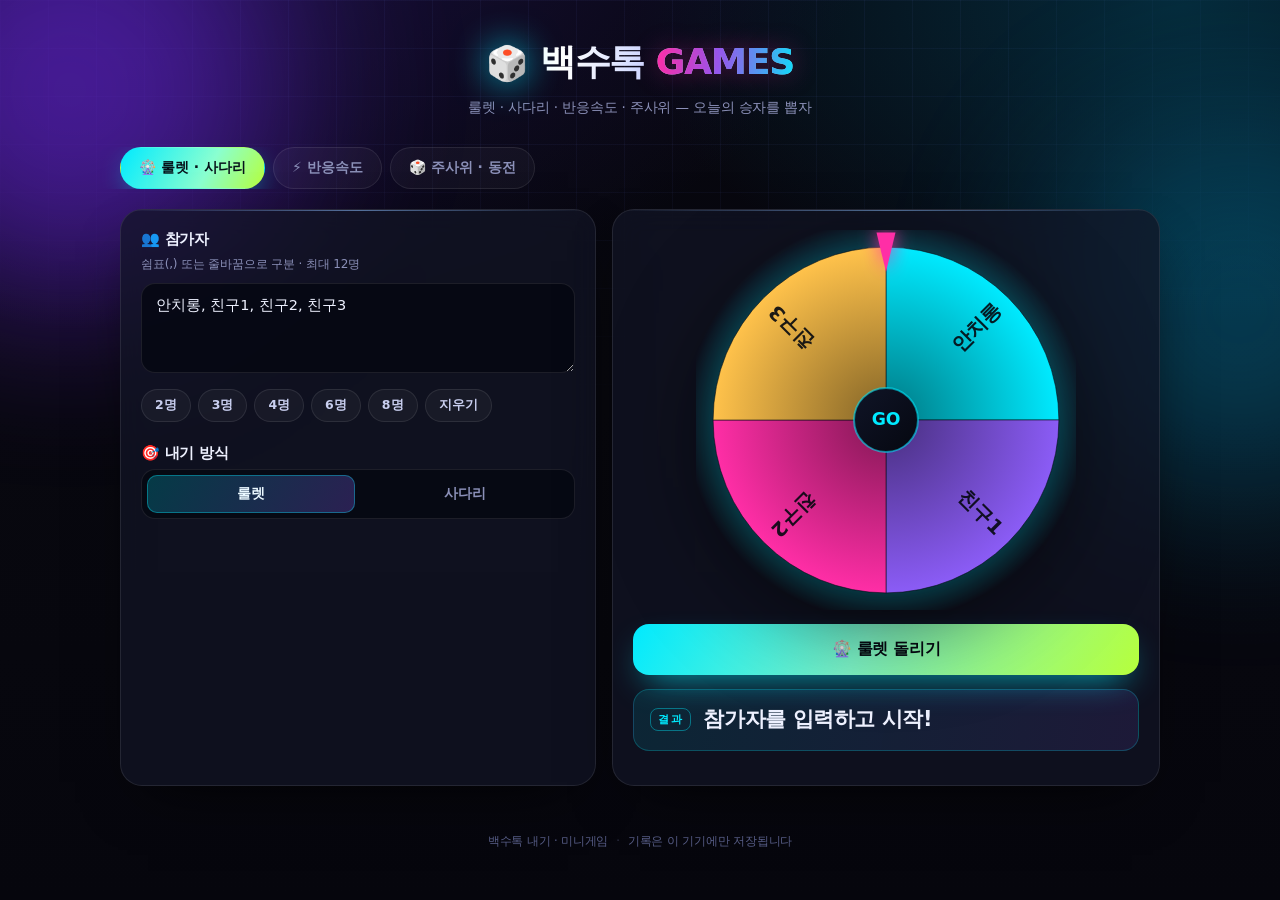
==== index.html @ f9949f5d "백수톡 내기·미니게임: 룰렛·사다리·반응속도·주사위·동전·메뉴/벌칙 뽑기" ====
<!DOCTYPE html>
<html lang="ko">
<head>
<meta charset="UTF-8" />
<meta name="viewport" content="width=device-width, initial-scale=1.0, viewport-fit=cover" />
<title>백수톡 내기 · 미니게임</title>
<meta name="description" content="백수톡 친구들과 쓰는 내기·미니게임 — 룰렛, 사다리, 반응속도 테스트, 주사위, 동전, 메뉴 뽑기" />
<meta name="theme-color" content="#07070f" />
<meta property="og:title" content="🎲 백수톡 내기 · 미니게임" />
<meta property="og:description" content="룰렛 · 사다리 · 반응속도 · 주사위 — 오늘의 승자를 뽑자" />
<link rel="icon" href="data:image/svg+xml,<svg xmlns=%22http://www.w3.org/2000/svg%22 viewBox=%220 0 100 100%22><text y=%22.9em%22 font-size=%2290%22>🎲</text></svg>" />
<link rel="stylesheet" href="styles.css" />
</head>
<body>
<div class="bg-grid" aria-hidden="true"></div>
<div class="bg-glow g1" aria-hidden="true"></div>
<div class="bg-glow g2" aria-hidden="true"></div>

<header class="top">
  <div class="brand">
    <span class="logo">🎲</span>
    <h1>백수톡 <span class="neon-txt">GAMES</span></h1>
  </div>
  <p class="tagline">룰렛 · 사다리 · 반응속도 · 주사위 — 오늘의 승자를 뽑자</p>
</header>

<nav class="tabs" id="tabs" role="tablist">
  <button class="tab active" data-tab="bet" role="tab">🎡 룰렛 · 사다리</button>
  <button class="tab" data-tab="react" role="tab">⚡ 반응속도</button>
  <button class="tab" data-tab="dice" role="tab">🎲 주사위 · 동전</button>
</nav>

<main>
  <!-- ===== TAB 1 : 룰렛 & 사다리 ===== -->
  <section class="panel active" id="panel-bet">
    <div class="grid two">
      <div class="card">
        <h2 class="card-title">👥 참가자</h2>
        <p class="hint">쉼표(,) 또는 줄바꿈으로 구분 · 최대 12명</p>
        <textarea id="players" rows="4" spellcheck="false"
          placeholder="안치롱, 친구1, 친구2, 친구3"></textarea>
        <div class="chips" id="presets">
          <button class="chip" data-preset="2">2명</button>
          <button class="chip" data-preset="3">3명</button>
          <button class="chip" data-preset="4">4명</button>
          <button class="chip" data-preset="6">6명</button>
          <button class="chip" data-preset="8">8명</button>
          <button class="chip" data-preset="clear">지우기</button>
        </div>

        <h2 class="card-title mt">🎯 내기 방식</h2>
        <div class="seg" id="betMode">
          <button class="seg-btn active" data-mode="wheel">룰렛</button>
          <button class="seg-btn" data-mode="ladder">사다리</button>
        </div>
        <div id="ladderOpts" class="hidden">
          <p class="hint">하단 결과 — 참가자 수와 같게 맞추면 그대로 써요 (비우면 자동)</p>
          <textarea id="outcomes" rows="3" spellcheck="false"
            placeholder="당첨, 꽝, 꽝, 꽝"></textarea>
          <button class="chip" id="btnAutoOutcome">결과 자동 만들기</button>
        </div>
      </div>

      <div class="card stage">
        <!-- 룰렛 -->
        <div id="wheelStage" class="stage-inner">
          <div class="canvas-wrap">
            <canvas id="wheelCanvas" aria-label="룰렛"></canvas>
          </div>
          <button class="btn-primary" id="btnSpin">🎡 룰렛 돌리기</button>
        </div>
        <!-- 사다리 -->
        <div id="ladderStage" class="stage-inner hidden">
          <div class="canvas-wrap ladder-wrap">
            <canvas id="ladderCanvas" aria-label="사다리"></canvas>
          </div>
          <button class="btn-primary" id="btnLadder">🪜 사다리 타기</button>
        </div>
        <div class="result-banner" id="betResult" aria-live="polite">
          <span class="rb-label">결과</span>
          <strong class="rb-text">참가자를 입력하고 시작!</strong>
        </div>
        <div class="result-list" id="betList"></div>
      </div>
    </div>
  </section>

  <!-- ===== TAB 2 : 반응속도 ===== -->
  <section class="panel" id="panel-react">
    <div class="grid two">
      <div class="card stage react-stage">
        <div id="reactPad" class="react-pad idle" tabindex="0" role="button" aria-live="polite">
          <div class="rp-icon">⚡</div>
          <div class="rp-main">눌러서 시작</div>
          <div class="rp-sub">초록색이 되는 순간 최대한 빨리!</div>
        </div>
        <div class="react-stats">
          <div class="stat"><span class="s-label">방금</span><strong id="rLast">-</strong></div>
          <div class="stat"><span class="s-label">최고</span><strong id="rBest">-</strong></div>
          <div class="stat"><span class="s-label">평균</span><strong id="rAvg">-</strong></div>
        </div>
      </div>

      <div class="card">
        <h2 class="card-title">🏆 오늘의 랭킹</h2>
        <p class="hint">기록은 이 브라우저에만 저장돼요 (매일 초기화)</p>
        <div class="name-row">
          <input id="rName" type="text" maxlength="10" placeholder="닉네임" autocomplete="off" />
          <button class="btn-ghost" id="btnSave">기록 저장</button>
        </div>
        <ol class="board" id="board"></ol>
        <button class="chip danger" id="btnResetBoard">오늘 랭킹 비우기</button>
      </div>
    </div>
  </section>

  <!-- ===== TAB 3 : 주사위 · 동전 · 뽑기 ===== -->
  <section class="panel" id="panel-dice">
    <div class="grid two">
      <div class="card center">
        <h2 class="card-title">🎲 주사위 (1 ~ 100)</h2>
        <div class="dice-face" id="diceFace">?</div>
        <button class="btn-primary" id="btnDice">굴리기</button>
        <div class="mini-hist" id="diceHist"></div>
      </div>

      <div class="card center">
        <h2 class="card-title">🪙 동전 던지기</h2>
        <div class="coin-scene">
          <div class="coin" id="coin"><div class="coin-face front">앞</div><div class="coin-face back">뒤</div></div>
        </div>
        <button class="btn-primary" id="btnCoin">던지기</button>
        <div class="mini-hist" id="coinHist"></div>
      </div>

      <div class="card">
        <h2 class="card-title">🍜 오늘 뭐 먹지?</h2>
        <div class="canvas-wrap small">
          <canvas id="menuCanvas" aria-label="메뉴 룰렛"></canvas>
        </div>
        <button class="btn-primary" id="btnMenu">메뉴 뽑기</button>
        <details class="menu-edit">
          <summary>메뉴 목록 고치기</summary>
          <textarea id="menuList" rows="4" spellcheck="false"></textarea>
          <button class="chip" id="btnMenuSave">적용</button>
        </details>
      </div>

      <div class="card center">
        <h2 class="card-title">😈 벌칙 뽑기</h2>
        <div class="penalty-box" id="penaltyBox">버튼을 눌러 벌칙 뽑기</div>
        <button class="btn-primary" id="btnPenalty">벌칙 뽑기</button>
      </div>
    </div>
  </section>
</main>

<footer>
  <span>백수톡 내기 · 미니게임</span>
  <span class="dot">·</span>
  <span>기록은 이 기기에만 저장됩니다</span>
</footer>

<canvas id="fx" class="fx-layer" aria-hidden="true"></canvas>
<script src="app.js"></script>
</body>
</html>
---- styles.css ----
/* ============ 백수톡 내기 · 미니게임 ============ */
:root{
  --bg:#07070f;
  --bg2:#0b0b18;
  --panel:rgba(19,21,38,.72);
  --panel-2:rgba(26,29,52,.6);
  --line:rgba(255,255,255,.09);
  --txt:#eef1ff;
  --muted:#8b90b8;
  --cyan:#00eaff;
  --pink:#ff2ea6;
  --violet:#8b5cf6;
  --lime:#b6ff3c;
  --amber:#ffc24b;
  --radius:22px;
  --shadow:0 24px 60px -28px rgba(0,0,0,.9);
}

*{box-sizing:border-box}
html,body{margin:0;padding:0}
body{
  min-height:100vh;
  background:
    radial-gradient(1200px 700px at 12% -10%, #1a1040 0%, transparent 60%),
    radial-gradient(1000px 600px at 92% 0%, #052a3a 0%, transparent 55%),
    linear-gradient(180deg,#07070f 0%, #08080f 45%, #06060d 100%);
  color:var(--txt);
  font-family:"Pretendard","Pretendard Variable",-apple-system,BlinkMacSystemFont,"Apple SD Gothic Neo","Malgun Gothic","Segoe UI",system-ui,sans-serif;
  -webkit-font-smoothing:antialiased;
  letter-spacing:-.01em;
  overflow-x:hidden;
  padding-bottom:env(safe-area-inset-bottom);
}

/* 배경 */
.bg-grid{
  position:fixed; inset:0; z-index:0; pointer-events:none;
  background-image:
    linear-gradient(rgba(120,140,255,.055) 1px, transparent 1px),
    linear-gradient(90deg, rgba(120,140,255,.055) 1px, transparent 1px);
  background-size:48px 48px;
  mask-image:radial-gradient(ellipse 90% 65% at 50% 0%, #000 25%, transparent 78%);
  -webkit-mask-image:radial-gradient(ellipse 90% 65% at 50% 0%, #000 25%, transparent 78%);
}
.bg-glow{position:fixed; border-radius:50%; filter:blur(90px); z-index:0; pointer-events:none; opacity:.5}
.g1{width:420px;height:420px;left:-140px;top:-120px;background:#7b2bff}
.g2{width:380px;height:380px;right:-150px;top:120px;background:#00c2ff; opacity:.28}

/* 레이아웃 */
.top, .tabs, main, footer{position:relative; z-index:2}
.top{max-width:1080px; margin:0 auto; padding:38px 20px 6px; text-align:center}
.brand{display:flex; align-items:center; justify-content:center; gap:12px}
.logo{font-size:34px; filter:drop-shadow(0 0 18px rgba(0,234,255,.75))}
h1{
  margin:0; font-size:clamp(24px,5.2vw,36px); font-weight:900; letter-spacing:-.03em;
  background:linear-gradient(95deg,#fff 10%, #b9c6ff 55%, #7de9ff 100%);
  -webkit-background-clip:text; background-clip:text; color:transparent;
}
.neon-txt{
  background:linear-gradient(95deg,var(--pink),var(--violet) 45%,var(--cyan));
  -webkit-background-clip:text; background-clip:text; color:transparent;
  text-shadow:0 0 26px rgba(255,46,166,.35);
}
.tagline{margin:10px 0 0; color:var(--muted); font-size:13.5px; line-height:1.6}

/* 탭 */
.tabs{
  max-width:1080px; margin:22px auto 0; padding:0 20px;
  display:flex; gap:8px; overflow-x:auto; scrollbar-width:none;
  -webkit-overflow-scrolling:touch;
}
.tabs::-webkit-scrollbar{display:none}
.tab{
  flex:0 0 auto; cursor:pointer; border:1px solid var(--line);
  background:rgba(255,255,255,.035); color:var(--muted);
  padding:11px 18px; border-radius:999px; font-size:14px; font-weight:700;
  font-family:inherit; transition:.22s ease; white-space:nowrap;
}
.tab:hover{color:#dfe4ff; border-color:rgba(255,255,255,.2)}
.tab.active{
  color:#06121a; border-color:transparent;
  background:linear-gradient(120deg,var(--cyan),#8affd0 60%,var(--lime));
  box-shadow:0 8px 28px -8px rgba(0,234,255,.65);
}

main{max-width:1080px; margin:0 auto; padding:20px 20px 40px}
.panel{display:none; animation:fadeUp .34s ease both}
.panel.active{display:block}
@keyframes fadeUp{from{opacity:0; transform:translateY(10px)} to{opacity:1; transform:none}}

.grid{display:grid; gap:16px}
.grid.two{grid-template-columns:minmax(0,1fr) minmax(0,1.15fr)}
@media (max-width:820px){ .grid.two{grid-template-columns:minmax(0,1fr)} }

/* 카드 */
.card{
  background:var(--panel); border:1px solid var(--line); border-radius:var(--radius);
  padding:20px; box-shadow:var(--shadow); backdrop-filter:blur(14px);
  position:relative; overflow:hidden;
}
.card::before{
  content:""; position:absolute; inset:0 0 auto 0; height:1px;
  background:linear-gradient(90deg,transparent,rgba(140,190,255,.55),transparent);
}
.card.center{text-align:center; display:flex; flex-direction:column; align-items:center; gap:14px}
.card-title{
  margin:0 0 6px; font-size:15px; font-weight:800; letter-spacing:-.02em;
  display:flex; align-items:center; gap:6px;
}
.card.center .card-title{justify-content:center}
.mt{margin-top:22px}
.hint{margin:0 0 10px; color:var(--muted); font-size:12px; line-height:1.55}

/* 입력 */
textarea, input[type=text]{
  width:100%; font-family:inherit; font-size:14.5px; color:var(--txt);
  background:rgba(6,8,18,.85); border:1px solid var(--line);
  border-radius:14px; padding:12px 14px; resize:vertical; outline:none;
  transition:.2s; letter-spacing:0;
}
textarea:focus, input[type=text]:focus{
  border-color:rgba(0,234,255,.6); box-shadow:0 0 0 3px rgba(0,234,255,.12);
}
textarea::placeholder, input::placeholder{color:#5b6088}
.name-row{display:flex; gap:8px; margin-bottom:12px}
.name-row input{flex:1}

/* 버튼 */
button{font-family:inherit}
.btn-primary{
  width:100%; cursor:pointer; border:0; border-radius:16px;
  padding:15px 18px; font-size:16px; font-weight:900; letter-spacing:-.02em;
  color:#050a12; background:linear-gradient(120deg,var(--cyan),#7cf5c8 45%,var(--lime));
  box-shadow:0 14px 34px -14px rgba(0,234,255,.85);
  transition:transform .16s ease, box-shadow .22s, filter .2s;
}
.btn-primary:hover{transform:translateY(-2px); filter:brightness(1.06);
  box-shadow:0 20px 40px -14px rgba(0,234,255,.95)}
.btn-primary:active{transform:translateY(1px) scale(.995)}
.btn-primary:disabled{opacity:.5; cursor:not-allowed; transform:none; filter:grayscale(.35)}
.btn-ghost{
  cursor:pointer; border:1px solid var(--line); background:rgba(255,255,255,.05);
  color:var(--txt); border-radius:12px; padding:11px 14px; font-size:13.5px; font-weight:800;
  transition:.2s; white-space:nowrap;
}
.btn-ghost:hover{border-color:rgba(0,234,255,.5); color:#befaff}

.chips{display:flex; flex-wrap:wrap; gap:7px; margin:12px 0 4px}
.chip{
  cursor:pointer; border:1px solid var(--line); background:rgba(255,255,255,.04);
  color:#c9cff0; border-radius:999px; padding:7px 13px; font-size:12.5px; font-weight:700;
  transition:.18s;
}
.chip:hover{background:rgba(0,234,255,.12); border-color:rgba(0,234,255,.45); color:#d8fbff}
.chip.danger:hover{background:rgba(255,46,166,.14); border-color:rgba(255,46,166,.5); color:#ffc6e4}

.seg{display:flex; gap:6px; background:rgba(6,8,18,.8); border:1px solid var(--line);
  border-radius:14px; padding:5px}
.seg-btn{
  flex:1; cursor:pointer; border:0; background:transparent; color:var(--muted);
  border-radius:10px; padding:10px 6px; font-size:13.5px; font-weight:800; transition:.2s;
}
.seg-btn.active{background:linear-gradient(120deg,rgba(0,234,255,.22),rgba(139,92,246,.28));
  color:#eaf8ff; box-shadow:inset 0 0 0 1px rgba(0,234,255,.35)}

/* 스테이지 */
.stage{display:flex; flex-direction:column; gap:14px; justify-content:flex-start}
.stage-inner{display:flex; flex-direction:column; gap:14px}
.canvas-wrap{width:100%; display:flex; justify-content:center}
#wheelCanvas{width:100%; max-width:380px; aspect-ratio:1/1; display:block;
  filter:drop-shadow(0 24px 48px rgba(0,0,0,.65))}
.ladder-wrap{background:rgba(6,8,18,.55); border:1px solid var(--line); border-radius:16px; padding:6px}
#ladderCanvas{width:100%; height:300px; display:block}

.result-banner{
  display:flex; align-items:center; gap:12px; padding:14px 16px;
  border-radius:16px; background:linear-gradient(100deg,rgba(0,234,255,.10),rgba(139,92,246,.12));
  border:1px solid rgba(0,234,255,.22); min-height:62px;
}
.rb-label{font-size:11px; font-weight:900; color:var(--cyan); letter-spacing:.14em;
  border:1px solid rgba(0,234,255,.4); border-radius:8px; padding:3px 7px; flex:0 0 auto}
.rb-text{font-size:clamp(16px,4vw,21px); font-weight:900; letter-spacing:-.02em; line-height:1.35}
.result-banner.win{border-color:rgba(255,46,166,.5);
  background:linear-gradient(100deg,rgba(255,46,166,.16),rgba(139,92,246,.16));
  box-shadow:0 0 40px -12px rgba(255,46,166,.5)}
.result-banner.win .rb-text{color:#fff; text-shadow:0 0 22px rgba(255,120,200,.85)}
.result-list{display:flex; flex-wrap:wrap; gap:8px}
.result-list span{
  font-size:12.5px; font-weight:800; padding:7px 11px; border-radius:10px;
  background:rgba(255,255,255,.05); border:1px solid var(--line); color:#cdd3f5;
}
.result-list span b{color:var(--lime)}
.hidden{display:none !important}

/* 반응속도 */
.react-stage{gap:16px}
.react-pad{
  width:100%; min-height:260px; border-radius:20px; cursor:pointer; user-select:none;
  display:flex; flex-direction:column; align-items:center; justify-content:center; gap:8px;
  border:1px solid var(--line); transition:background .12s linear, box-shadow .2s, transform .1s;
  background:radial-gradient(circle at 50% 40%, #161a33, #0b0d1c 70%);
  outline:none;
}
.react-pad .rp-icon{font-size:30px; opacity:.85}
.react-pad .rp-main{font-size:clamp(22px,5.6vw,30px); font-weight:900; letter-spacing:-.03em}
.react-pad .rp-sub{font-size:12.5px; color:var(--muted); font-weight:700}
.react-pad.wait{
  background:radial-gradient(circle at 50% 40%, #4a1230, #240a18 70%);
  border-color:rgba(255,46,166,.5); box-shadow:0 0 50px -14px rgba(255,46,166,.7) inset;
}
.react-pad.wait .rp-main{color:#ff9acd}
.react-pad.go{
  background:radial-gradient(circle at 50% 40%, #17ff86, #0aa14e 62%, #06702f);
  border-color:#c8ffdf; box-shadow:0 0 70px -6px rgba(23,255,134,.75);
  transform:scale(1.01);
}
.react-pad.go .rp-main{color:#02240f; text-shadow:0 1px 0 rgba(255,255,255,.4)}
.react-pad.go .rp-sub{color:#04331a}
.react-pad.done{background:radial-gradient(circle at 50% 40%, #1d2450, #0b0d1c 70%);
  border-color:rgba(0,234,255,.45)}
.react-pad.done .rp-main{color:#8ff4ff; text-shadow:0 0 24px rgba(0,234,255,.6)}
.react-pad.foul{background:radial-gradient(circle at 50% 40%, #53300a, #1b1204 70%);
  border-color:rgba(255,194,75,.55)}
.react-pad.foul .rp-main{color:var(--amber)}
.react-stats{display:grid; grid-template-columns:repeat(3,1fr); gap:10px}
.stat{background:rgba(6,8,18,.7); border:1px solid var(--line); border-radius:14px;
  padding:12px 8px; text-align:center}
.s-label{display:block; font-size:11px; color:var(--muted); font-weight:800; margin-bottom:4px}
.stat strong{font-size:17px; font-weight:900; color:#e8f6ff}
.board{list-style:none; margin:0 0 12px; padding:0; display:flex; flex-direction:column; gap:7px;
  max-height:280px; overflow-y:auto}
.board li{
  display:flex; align-items:center; gap:10px; padding:10px 12px; border-radius:12px;
  background:rgba(255,255,255,.04); border:1px solid var(--line); font-size:13.5px;
}
.board li.empty{justify-content:center; color:var(--muted); font-size:12.5px; border-style:dashed}
.board .rank{width:24px; text-align:center; font-weight:900; color:var(--muted); flex:0 0 auto}
.board li:nth-child(1) .rank{color:#ffd75e}
.board li:nth-child(2) .rank{color:#cfd8ff}
.board li:nth-child(3) .rank{color:#ffab7a}
.board .nm{flex:1; min-width:0; overflow:hidden; text-overflow:ellipsis; white-space:nowrap;
  font-weight:700}
.board .ms{font-weight:900; color:#8ff4ff; font-variant-numeric:tabular-nums}

/* 주사위 / 동전 */
.dice-face{
  width:150px; height:150px; border-radius:30px; display:grid; place-items:center;
  font-size:52px; font-weight:900; letter-spacing:-.04em; font-variant-numeric:tabular-nums;
  background:linear-gradient(150deg,#1b2145,#0d1024);
  border:1px solid rgba(0,234,255,.35);
  box-shadow:0 22px 46px -20px rgba(0,234,255,.6), inset 0 1px 0 rgba(255,255,255,.12);
  color:#eaf9ff; text-shadow:0 0 26px rgba(0,234,255,.7);
}
.dice-face.rolling{animation:shake .12s linear infinite}
@keyframes shake{
  0%{transform:rotate(-2.5deg) scale(.97)} 50%{transform:rotate(2.5deg) scale(1.03)}
  100%{transform:rotate(-2.5deg) scale(.97)}
}
.mini-hist{display:flex; flex-wrap:wrap; gap:6px; justify-content:center; min-height:26px}
.mini-hist span{font-size:12px; font-weight:800; padding:4px 9px; border-radius:8px;
  background:rgba(255,255,255,.05); border:1px solid var(--line); color:#b9c1e6}
.mini-hist span:first-child{color:#8ff4ff; border-color:rgba(0,234,255,.35)}

.coin-scene{perspective:800px; height:150px; display:grid; place-items:center}
.coin{
  width:126px; height:126px; position:relative; transform-style:preserve-3d;
  transition:transform 1.5s cubic-bezier(.22,.74,.16,1);
}
.coin-face{
  position:absolute; inset:0; border-radius:50%; display:grid; place-items:center;
  font-size:40px; font-weight:900; backface-visibility:hidden;
  border:2px solid rgba(255,255,255,.35);
}
.coin-face.front{
  background:radial-gradient(circle at 32% 26%, #fff6c9, #ffcc33 45%, #b88700 100%);
  color:#5b3d00; text-shadow:0 2px 0 rgba(255,255,255,.5);
  box-shadow:0 0 40px -6px rgba(255,204,51,.75), inset 0 0 22px rgba(120,80,0,.35);
}
.coin-face.back{
  transform:rotateY(180deg);
  background:radial-gradient(circle at 32% 26%, #eaffff, #9fd6ff 45%, #3f6f9e 100%);
  color:#0e3554; text-shadow:0 2px 0 rgba(255,255,255,.45);
  box-shadow:0 0 40px -6px rgba(159,214,255,.7), inset 0 0 22px rgba(20,60,100,.3);
}

/* 메뉴 룰렛 / 벌칙 */
.canvas-wrap.small #menuCanvas{width:100%; max-width:300px; aspect-ratio:1/1; display:block}
.menu-edit{margin-top:12px; width:100%}
.menu-edit summary{cursor:pointer; font-size:12.5px; color:var(--muted); font-weight:800;
  padding:6px 0}
.menu-edit textarea{margin:8px 0}
.penalty-box{
  width:100%; min-height:130px; display:grid; place-items:center; text-align:center;
  padding:18px; border-radius:18px; font-size:clamp(16px,4.4vw,20px); font-weight:900;
  line-height:1.4; letter-spacing:-.02em;
  background:linear-gradient(150deg,rgba(255,46,166,.13),rgba(139,92,246,.13));
  border:1px dashed rgba(255,46,166,.4); color:#ffd9ee;
}
.penalty-box.pop{animation:pop .4s cubic-bezier(.2,1.6,.4,1)}
@keyframes pop{0%{transform:scale(.9)} 60%{transform:scale(1.04)} 100%{transform:scale(1)}}

footer{
  max-width:1080px; margin:0 auto; padding:8px 20px 34px; text-align:center;
  color:#565c85; font-size:11.5px; display:flex; gap:8px; justify-content:center; flex-wrap:wrap;
}
.dot{opacity:.5}

/* 효과 레이어 */
.fx-layer{position:fixed; inset:0; width:100%; height:100%; pointer-events:none; z-index:50}

@media (max-width:520px){
  .top{padding-top:26px}
  .card{padding:16px; border-radius:18px}
  .dice-face{width:124px;height:124px;font-size:44px}
  #ladderCanvas{height:260px}
  .react-pad{min-height:210px}
}
@media (prefers-reduced-motion:reduce){
  *{animation-duration:.01ms !important; transition-duration:.01ms !important}
}
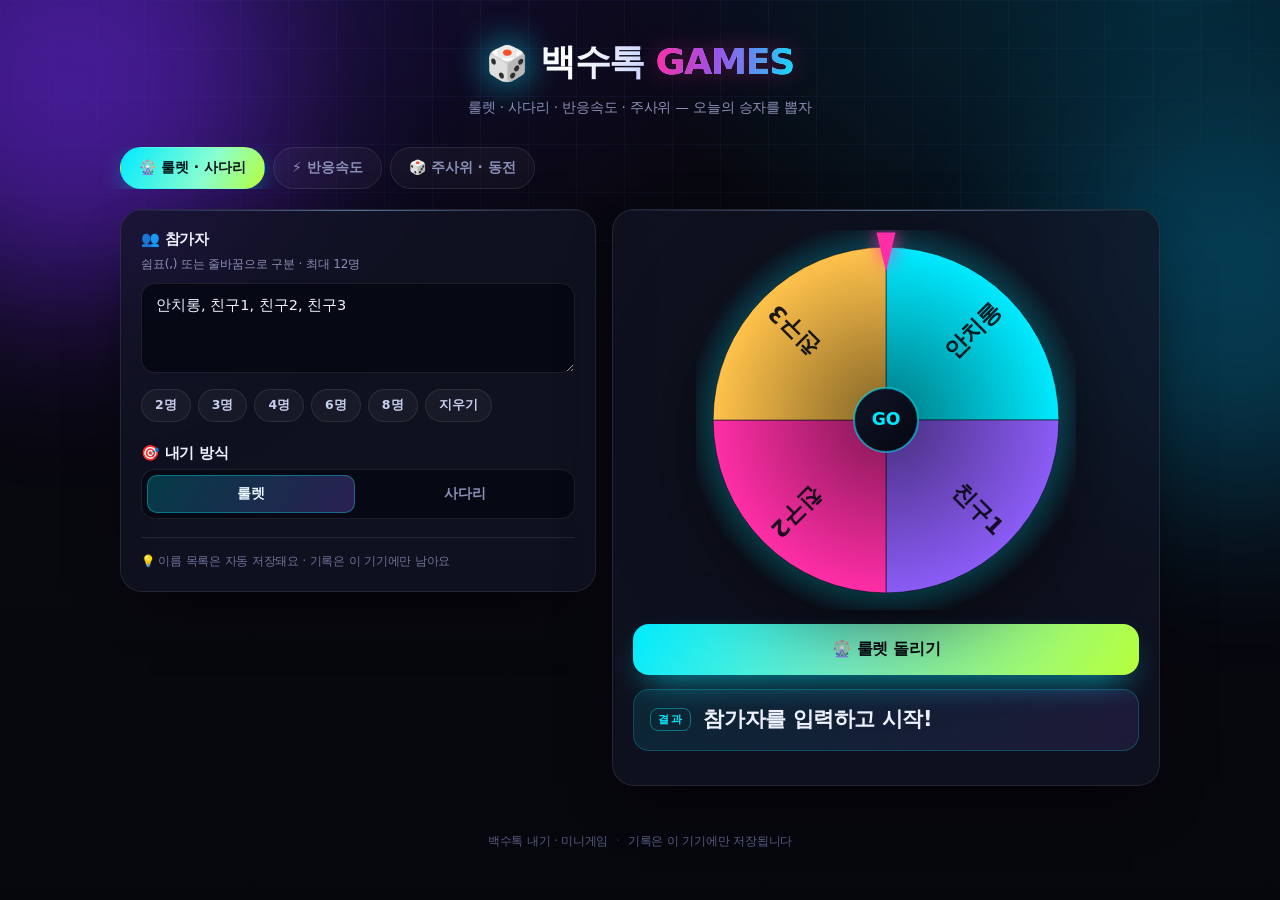
==== commit 314af42f: "레이아웃 다듬기: 사다리 라벨 여백, 카드 높이, 룰렛 라벨 크기" ====
--- a/index.html
+++ b/index.html
@@ -33,7 +33,7 @@
 <main>
   <!-- ===== TAB 1 : 룰렛 & 사다리 ===== -->
   <section class="panel active" id="panel-bet">
-    <div class="grid two">
+    <div class="grid two align-start">
       <div class="card">
         <h2 class="card-title">👥 참가자</h2>
         <p class="hint">쉼표(,) 또는 줄바꿈으로 구분 · 최대 12명</p>
@@ -59,6 +59,7 @@
             placeholder="당첨, 꽝, 꽝, 꽝"></textarea>
           <button class="chip" id="btnAutoOutcome">결과 자동 만들기</button>
         </div>
+        <p class="tip">💡 이름 목록은 자동 저장돼요 · 기록은 이 기기에만 남아요</p>
       </div>
 
       <div class="card stage">
@@ -87,7 +88,7 @@
 
   <!-- ===== TAB 2 : 반응속도 ===== -->
   <section class="panel" id="panel-react">
-    <div class="grid two">
+    <div class="grid two align-start">
       <div class="card stage react-stage">
         <div id="reactPad" class="react-pad idle" tabindex="0" role="button" aria-live="polite">
           <div class="rp-icon">⚡</div>
--- a/styles.css
+++ b/styles.css
@@ -90,6 +90,7 @@
 
 .grid{display:grid; gap:16px}
 .grid.two{grid-template-columns:minmax(0,1fr) minmax(0,1.15fr)}
+.grid.align-start{align-items:start}
 @media (max-width:820px){ .grid.two{grid-template-columns:minmax(0,1fr)} }
 
 /* 카드 */
@@ -110,6 +111,8 @@
 .card.center .card-title{justify-content:center}
 .mt{margin-top:22px}
 .hint{margin:0 0 10px; color:var(--muted); font-size:12px; line-height:1.55}
+.tip{margin:18px 0 0; padding-top:14px; border-top:1px solid var(--line);
+  color:#6d739c; font-size:11.5px; line-height:1.6}
 
 /* 입력 */
 textarea, input[type=text]{
@@ -170,7 +173,7 @@
 #wheelCanvas{width:100%; max-width:380px; aspect-ratio:1/1; display:block;
   filter:drop-shadow(0 24px 48px rgba(0,0,0,.65))}
 .ladder-wrap{background:rgba(6,8,18,.55); border:1px solid var(--line); border-radius:16px; padding:6px}
-#ladderCanvas{width:100%; height:300px; display:block}
+#ladderCanvas{width:100%; height:320px; display:block}
 
 .result-banner{
   display:flex; align-items:center; gap:12px; padding:14px 16px;
@@ -312,7 +315,7 @@
   .top{padding-top:26px}
   .card{padding:16px; border-radius:18px}
   .dice-face{width:124px;height:124px;font-size:44px}
-  #ladderCanvas{height:260px}
+  #ladderCanvas{height:280px}
   .react-pad{min-height:210px}
 }
 @media (prefers-reduced-motion:reduce){
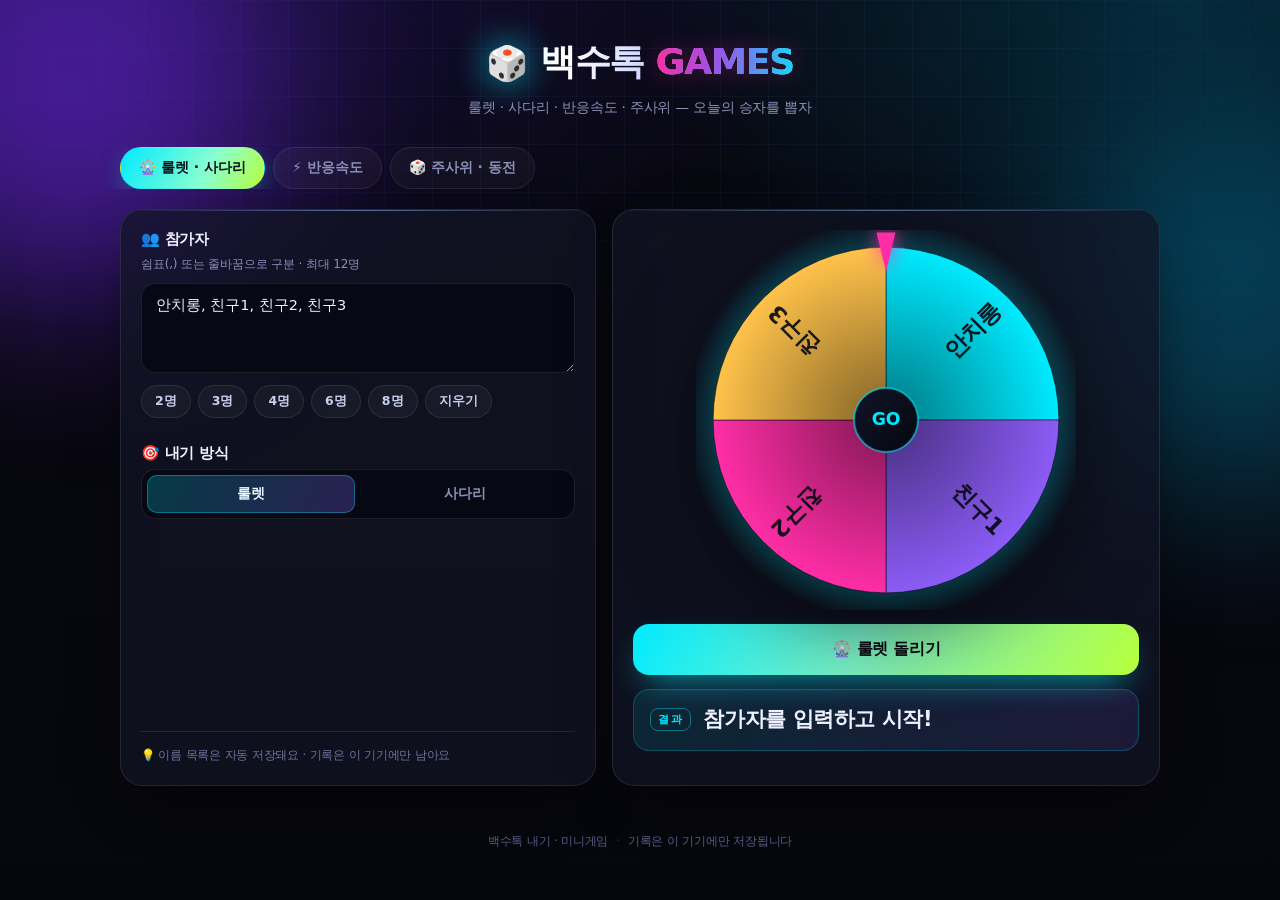
==== commit 08efefcd: "카드 레이아웃 정리 및 에셋 버전 쿼리 추가" ====
--- a/index.html
+++ b/index.html
@@ -9,7 +9,7 @@
 <meta property="og:title" content="🎲 백수톡 내기 · 미니게임" />
 <meta property="og:description" content="룰렛 · 사다리 · 반응속도 · 주사위 — 오늘의 승자를 뽑자" />
 <link rel="icon" href="data:image/svg+xml,<svg xmlns=%22http://www.w3.org/2000/svg%22 viewBox=%220 0 100 100%22><text y=%22.9em%22 font-size=%2290%22>🎲</text></svg>" />
-<link rel="stylesheet" href="styles.css" />
+<link rel="stylesheet" href="styles.css?v=2" />
 </head>
 <body>
 <div class="bg-grid" aria-hidden="true"></div>
@@ -33,8 +33,8 @@
 <main>
   <!-- ===== TAB 1 : 룰렛 & 사다리 ===== -->
   <section class="panel active" id="panel-bet">
-    <div class="grid two align-start">
-      <div class="card">
+    <div class="grid two">
+      <div class="card col">
         <h2 class="card-title">👥 참가자</h2>
         <p class="hint">쉼표(,) 또는 줄바꿈으로 구분 · 최대 12명</p>
         <textarea id="players" rows="4" spellcheck="false"
@@ -163,6 +163,6 @@
 </footer>
 
 <canvas id="fx" class="fx-layer" aria-hidden="true"></canvas>
-<script src="app.js"></script>
+<script src="app.js?v=2"></script>
 </body>
 </html>
--- a/styles.css
+++ b/styles.css
@@ -104,6 +104,7 @@
   background:linear-gradient(90deg,transparent,rgba(140,190,255,.55),transparent);
 }
 .card.center{text-align:center; display:flex; flex-direction:column; align-items:center; gap:14px}
+.card.col{display:flex; flex-direction:column}
 .card-title{
   margin:0 0 6px; font-size:15px; font-weight:800; letter-spacing:-.02em;
   display:flex; align-items:center; gap:6px;
@@ -111,7 +112,7 @@
 .card.center .card-title{justify-content:center}
 .mt{margin-top:22px}
 .hint{margin:0 0 10px; color:var(--muted); font-size:12px; line-height:1.55}
-.tip{margin:18px 0 0; padding-top:14px; border-top:1px solid var(--line);
+.tip{margin:auto 0 0; padding-top:14px; border-top:1px solid var(--line);
   color:#6d739c; font-size:11.5px; line-height:1.6}
 
 /* 입력 */
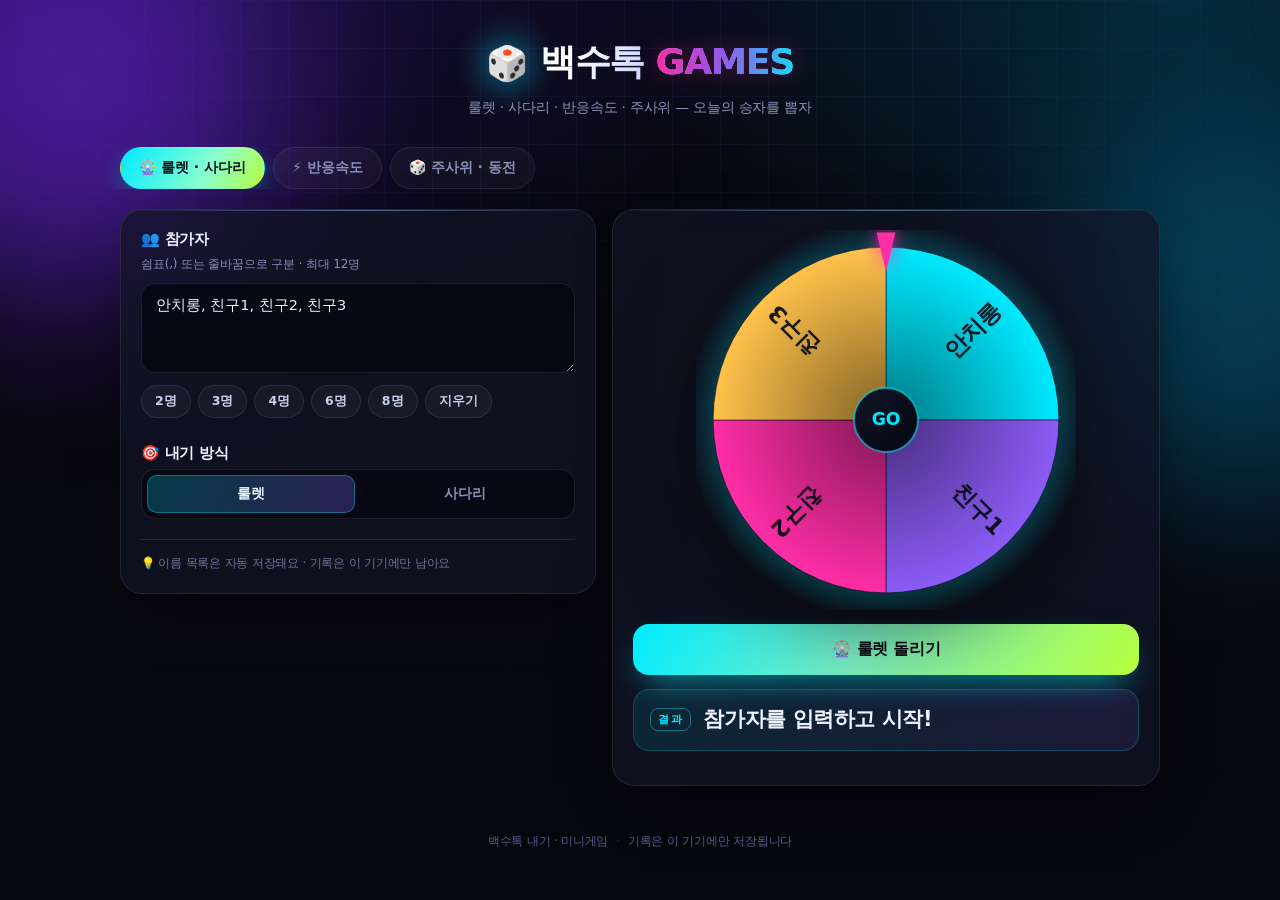
==== commit aaefbd6e: "참가자 카드 높이를 내용에 맞춤" ====
--- a/index.html
+++ b/index.html
@@ -9,7 +9,7 @@
 <meta property="og:title" content="🎲 백수톡 내기 · 미니게임" />
 <meta property="og:description" content="룰렛 · 사다리 · 반응속도 · 주사위 — 오늘의 승자를 뽑자" />
 <link rel="icon" href="data:image/svg+xml,<svg xmlns=%22http://www.w3.org/2000/svg%22 viewBox=%220 0 100 100%22><text y=%22.9em%22 font-size=%2290%22>🎲</text></svg>" />
-<link rel="stylesheet" href="styles.css?v=2" />
+<link rel="stylesheet" href="styles.css?v=3" />
 </head>
 <body>
 <div class="bg-grid" aria-hidden="true"></div>
@@ -33,7 +33,7 @@
 <main>
   <!-- ===== TAB 1 : 룰렛 & 사다리 ===== -->
   <section class="panel active" id="panel-bet">
-    <div class="grid two">
+    <div class="grid two align-start">
       <div class="card col">
         <h2 class="card-title">👥 참가자</h2>
         <p class="hint">쉼표(,) 또는 줄바꿈으로 구분 · 최대 12명</p>
@@ -163,6 +163,6 @@
 </footer>
 
 <canvas id="fx" class="fx-layer" aria-hidden="true"></canvas>
-<script src="app.js?v=2"></script>
+<script src="app.js?v=3"></script>
 </body>
 </html>
--- a/styles.css
+++ b/styles.css
@@ -112,7 +112,7 @@
 .card.center .card-title{justify-content:center}
 .mt{margin-top:22px}
 .hint{margin:0 0 10px; color:var(--muted); font-size:12px; line-height:1.55}
-.tip{margin:auto 0 0; padding-top:14px; border-top:1px solid var(--line);
+.tip{margin:20px 0 0; padding-top:14px; border-top:1px solid var(--line);
   color:#6d739c; font-size:11.5px; line-height:1.6}
 
 /* 입력 */
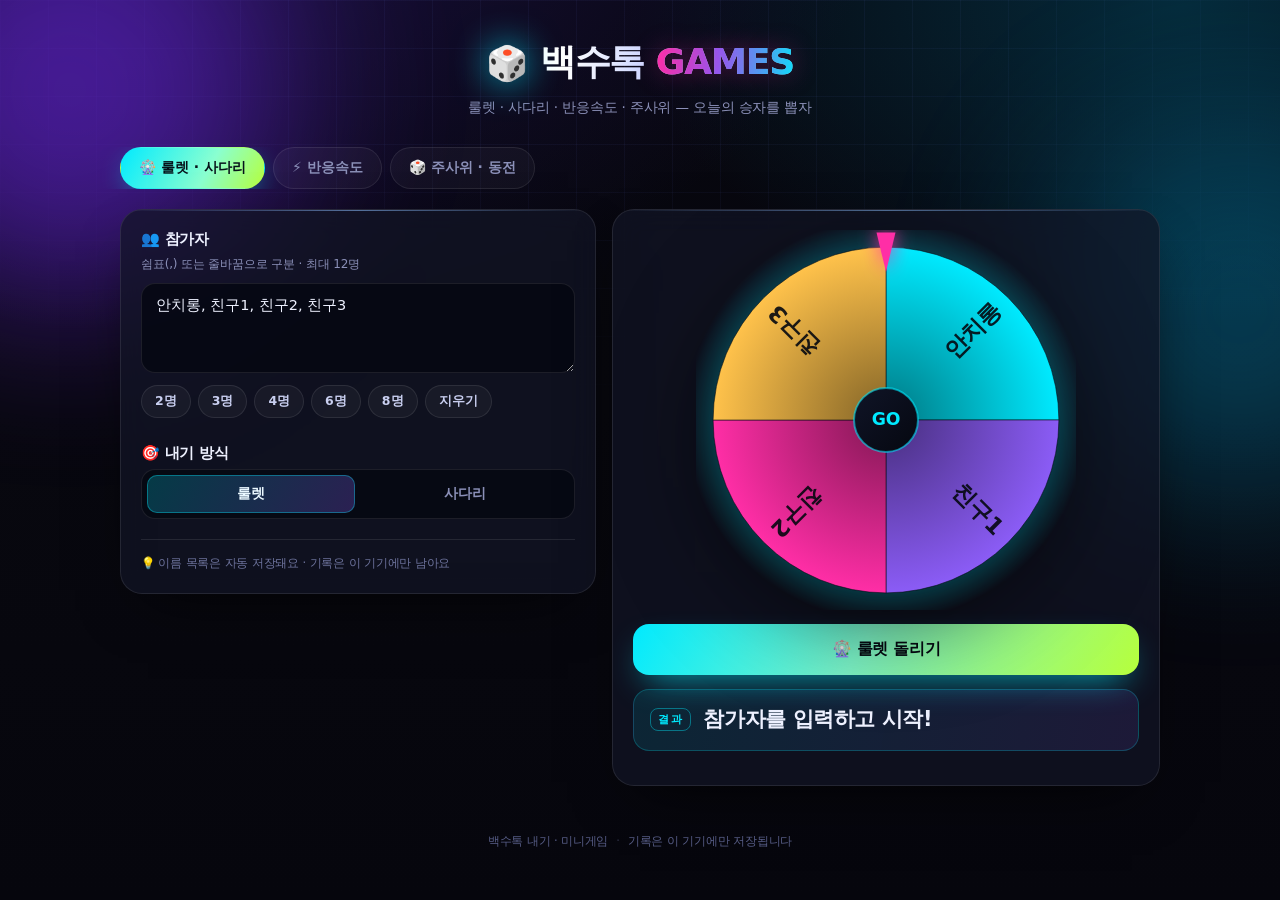
==== commit 52287ccb: "사다리 결과: 당첨자 경로만 강조하고 나머지는 흐리게" ====
--- a/index.html
+++ b/index.html
@@ -9,7 +9,7 @@
 <meta property="og:title" content="🎲 백수톡 내기 · 미니게임" />
 <meta property="og:description" content="룰렛 · 사다리 · 반응속도 · 주사위 — 오늘의 승자를 뽑자" />
 <link rel="icon" href="data:image/svg+xml,<svg xmlns=%22http://www.w3.org/2000/svg%22 viewBox=%220 0 100 100%22><text y=%22.9em%22 font-size=%2290%22>🎲</text></svg>" />
-<link rel="stylesheet" href="styles.css?v=3" />
+<link rel="stylesheet" href="styles.css?v=6" />
 </head>
 <body>
 <div class="bg-grid" aria-hidden="true"></div>
@@ -117,7 +117,7 @@
 
   <!-- ===== TAB 3 : 주사위 · 동전 · 뽑기 ===== -->
   <section class="panel" id="panel-dice">
-    <div class="grid two">
+    <div class="grid two align-start">
       <div class="card center">
         <h2 class="card-title">🎲 주사위 (1 ~ 100)</h2>
         <div class="dice-face" id="diceFace">?</div>
@@ -163,6 +163,6 @@
 </footer>
 
 <canvas id="fx" class="fx-layer" aria-hidden="true"></canvas>
-<script src="app.js?v=3"></script>
+<script src="app.js?v=6"></script>
 </body>
 </html>
